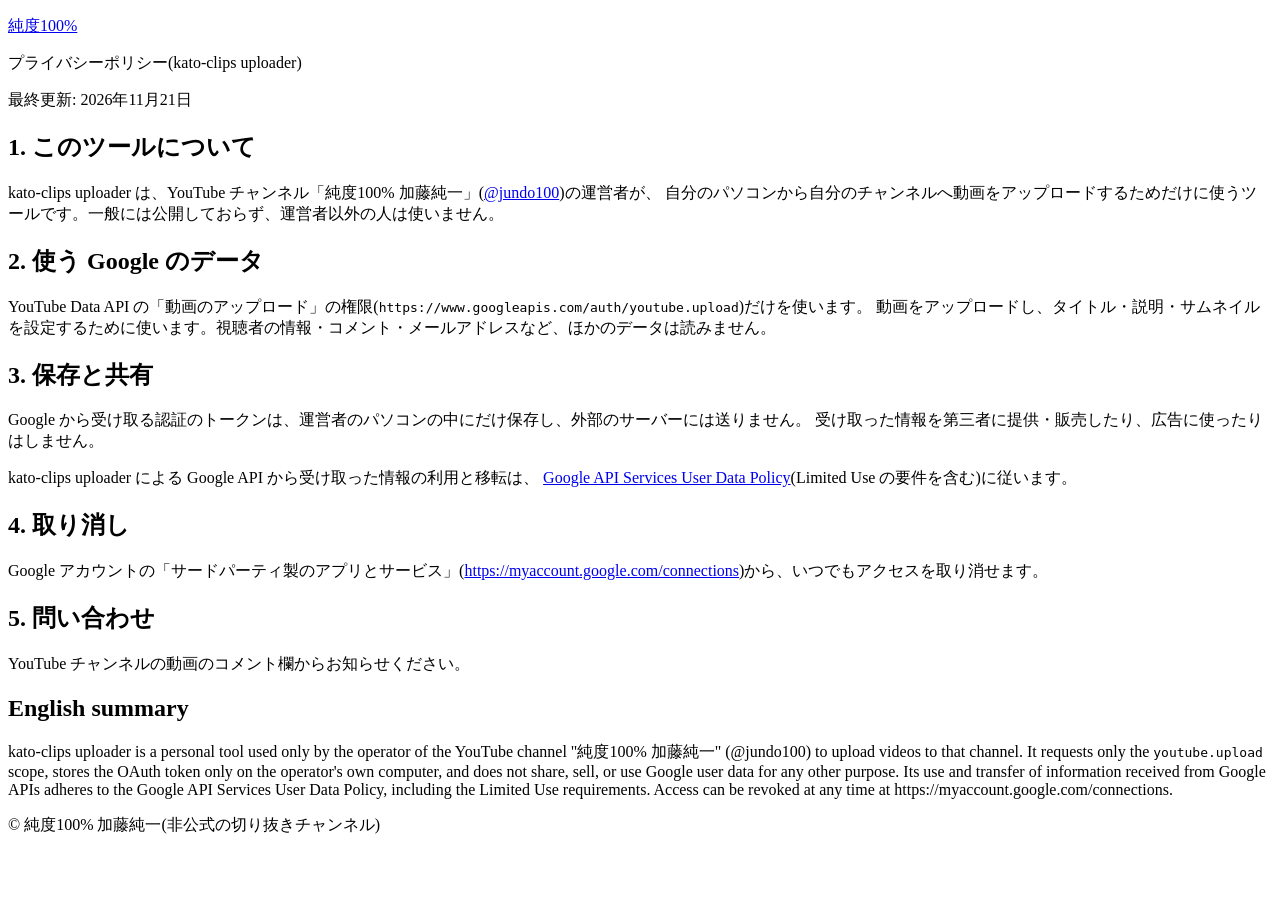
==== privacy.html @ a06c5eb1 "add: privacy.html" ====
<!doctype html>
<html lang="ja">
<head>
<meta charset="utf-8">
<meta name="viewport" content="width=device-width, initial-scale=1">
<title>プライバシーポリシー | 純度100% 加藤純一</title>
<link rel="preconnect" href="https://fonts.googleapis.com">
<link rel="preconnect" href="https://fonts.gstatic.com" crossorigin>
<link href="https://fonts.googleapis.com/css2?family=Dela+Gothic+One&family=Zen+Kaku+Gothic+New:wght@500;900&display=swap" rel="stylesheet">
<link rel="stylesheet" href="style.css">
</head>
<body>
<header>
  <p class="logo"><a href="./">純度<span class="num">100%</span></a></p>
  <p class="sub">プライバシーポリシー(kato-clips uploader)</p>
</header>
<main>
  <p class="date">最終更新: 2026年11月21日</p>

  <h2>1. このツールについて</h2>
  <p>kato-clips uploader は、YouTube チャンネル「純度100% 加藤純一」(<a href="https://www.youtube.com/@jundo100">@jundo100</a>)の運営者が、
    自分のパソコンから自分のチャンネルへ動画をアップロードするためだけに使うツールです。一般には公開しておらず、運営者以外の人は使いません。</p>

  <h2>2. 使う Google のデータ</h2>
  <p>YouTube Data API の「動画のアップロード」の権限(<code>https://www.googleapis.com/auth/youtube.upload</code>)だけを使います。
    動画をアップロードし、タイトル・説明・サムネイルを設定するために使います。視聴者の情報・コメント・メールアドレスなど、ほかのデータは読みません。</p>

  <h2>3. 保存と共有</h2>
  <p>Google から受け取る認証のトークンは、運営者のパソコンの中にだけ保存し、外部のサーバーには送りません。
    受け取った情報を第三者に提供・販売したり、広告に使ったりはしません。</p>
  <p>kato-clips uploader による Google API から受け取った情報の利用と移転は、
    <a href="https://developers.google.com/terms/api-services-user-data-policy">Google API Services User Data Policy</a>(Limited Use の要件を含む)に従います。</p>

  <h2>4. 取り消し</h2>
  <p>Google アカウントの「サードパーティ製のアプリとサービス」(<a href="https://myaccount.google.com/connections">https://myaccount.google.com/connections</a>)から、いつでもアクセスを取り消せます。</p>

  <h2>5. 問い合わせ</h2>
  <p>YouTube チャンネルの動画のコメント欄からお知らせください。</p>

  <h2>English summary</h2>
  <p>kato-clips uploader is a personal tool used only by the operator of the YouTube channel "純度100% 加藤純一" (@jundo100)
    to upload videos to that channel. It requests only the <code>youtube.upload</code> scope, stores the OAuth token only on the operator's own computer,
    and does not share, sell, or use Google user data for any other purpose. Its use and transfer of information received from Google APIs adheres to the
    Google API Services User Data Policy, including the Limited Use requirements. Access can be revoked at any time at
    https://myaccount.google.com/connections.</p>
</main>
<footer>© 純度100% 加藤純一(非公式の切り抜きチャンネル)</footer>
</body>
</html>
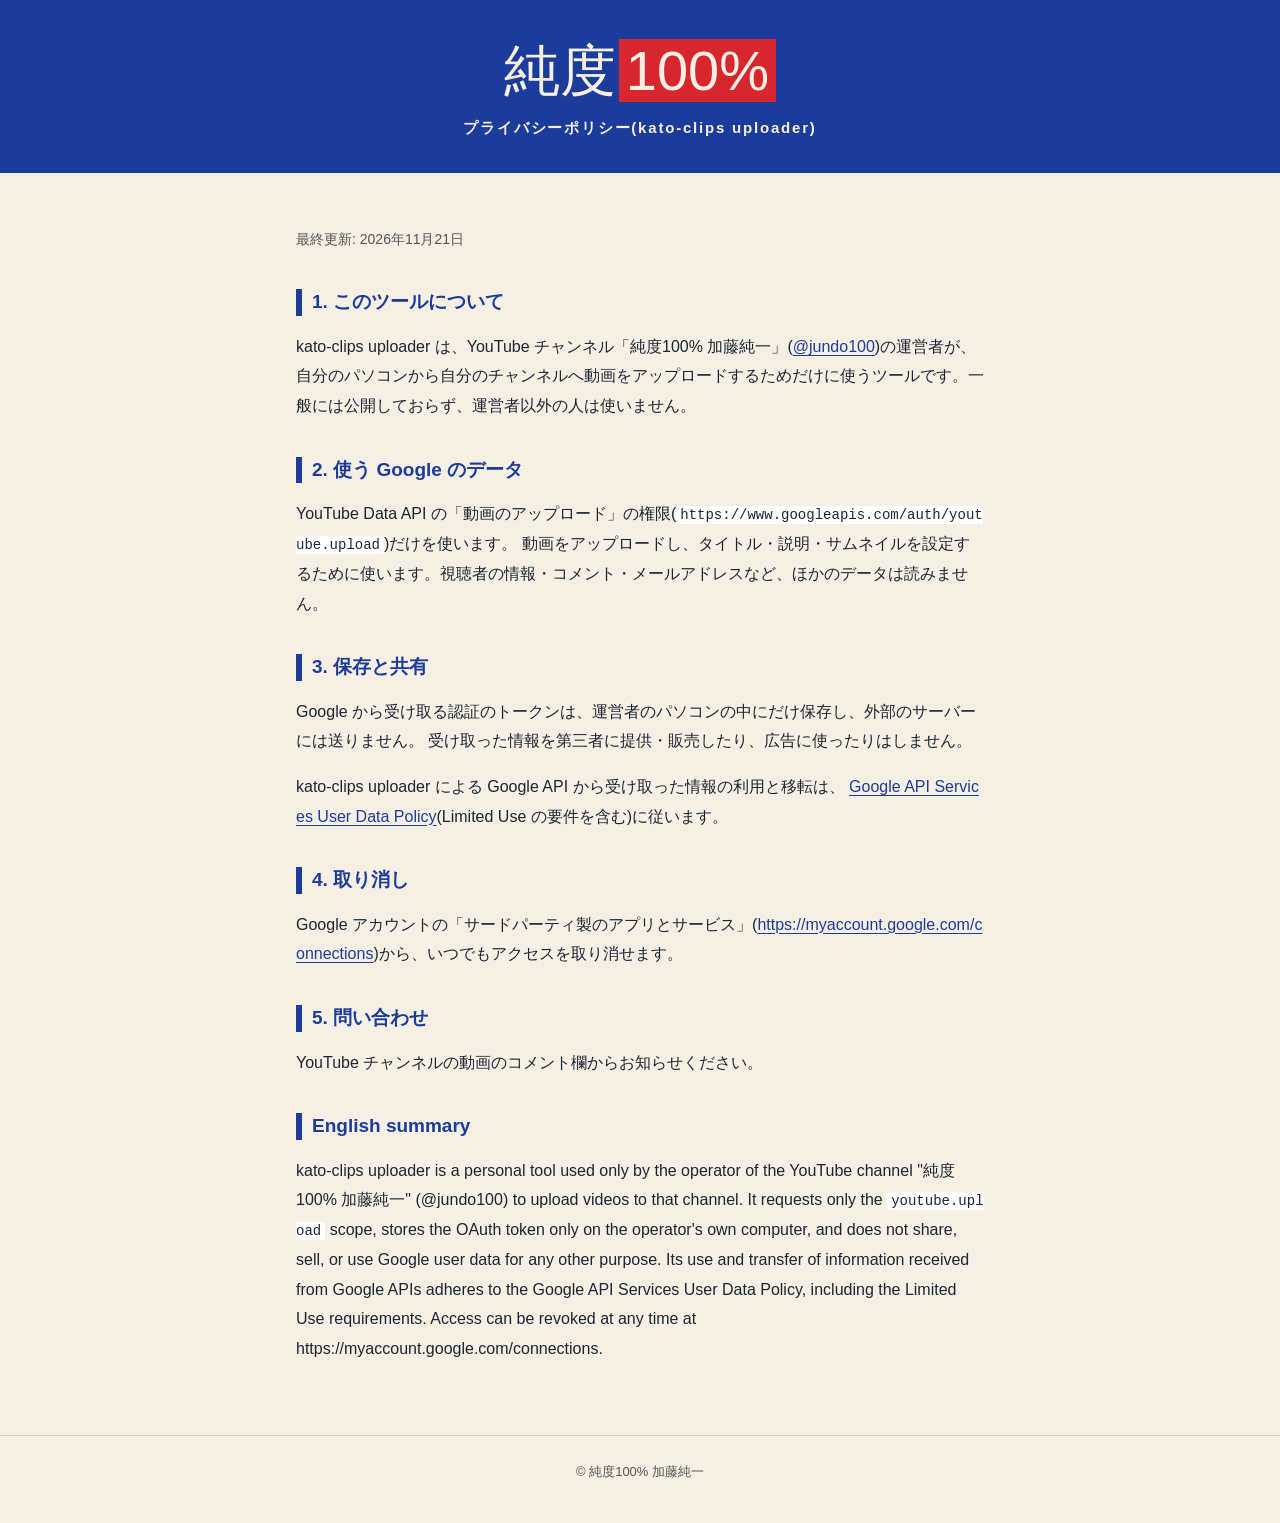
==== commit a635c2a6: "「非公式」の文を消す(本人の依頼)" ====
--- a/privacy.html
+++ b/privacy.html
@@ -44,6 +44,6 @@
     Google API Services User Data Policy, including the Limited Use requirements. Access can be revoked at any time at
     https://myaccount.google.com/connections.</p>
 </main>
-<footer>© 純度100% 加藤純一(非公式の切り抜きチャンネル)</footer>
+<footer>© 純度100% 加藤純一</footer>
 </body>
 </html>
--- a/style.css
+++ b/style.css
@@ -0,0 +1,20 @@
+/* 色と書体は brand/design.md と同じ(牛乳びんの紙のフタ) */
+:root { --cobalt: #1C3C9C; --cream: #F5F0E3; --red: #D7262E; --ink: #1d2433; }
+* { box-sizing: border-box; }
+body { margin: 0; background: var(--cream); color: var(--ink);
+  font-family: 'Zen Kaku Gothic New', 'Hiragino Sans', 'Yu Gothic', sans-serif; font-weight: 500;
+  line-height: 1.85; font-size: 16px; }
+header { background: var(--cobalt); color: var(--cream); padding: 40px 16px 32px; text-align: center; }
+.logo { font-family: 'Dela Gothic One', sans-serif; font-size: 56px; line-height: 1.1; margin: 0; }
+.logo a { color: inherit; text-decoration: none; }
+.logo .num { color: var(--cream); background: var(--red); padding: 0 .12em; margin-left: .05em; }
+.sub { margin: 12px 0 0; font-weight: 900; letter-spacing: .12em; font-size: 15px; }
+main { max-width: 720px; margin: 0 auto; padding: 40px 16px 56px; }
+.lead { font-weight: 900; font-size: 20px; color: var(--cobalt); }
+h2 { font-weight: 900; font-size: 19px; color: var(--cobalt); margin: 36px 0 8px;
+  border-left: 6px solid var(--cobalt); padding-left: 10px; line-height: 1.4; }
+a { color: var(--cobalt); text-underline-offset: 3px; word-break: break-all; }
+code { font-size: 14px; background: #fff; padding: 1px 4px; border-radius: 3px; word-break: break-all; }
+.date { color: #555; font-size: 14px; }
+footer { text-align: center; font-size: 13px; color: #555; padding: 24px 16px 40px; border-top: 1px solid #ddd3bd; }
+@media (max-width: 480px) { .logo { font-size: 44px; } }
